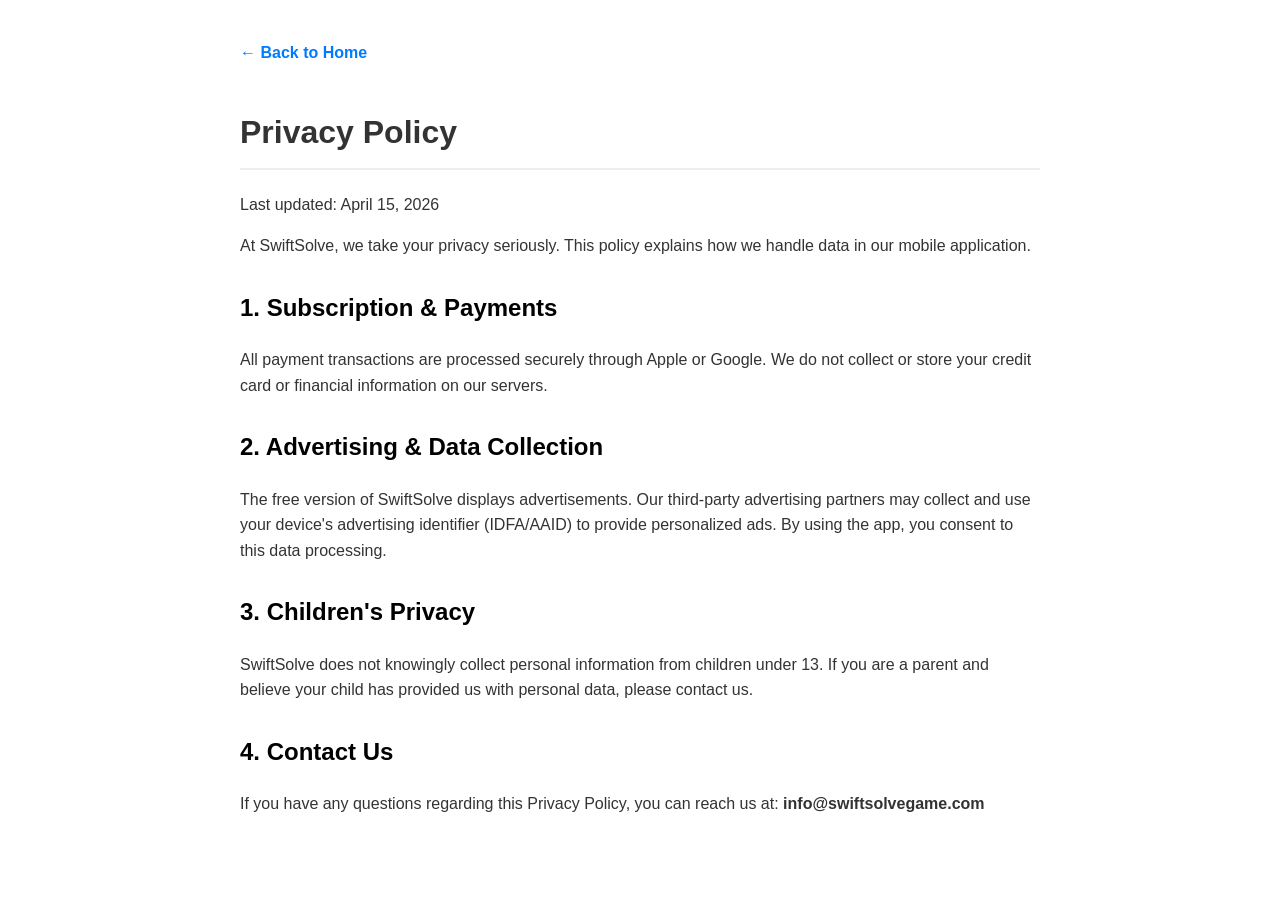
==== privacy.html @ 7d378690 "privacy support ve terms" ====
<!DOCTYPE html>
<html lang="en">
<head>
    <meta charset="UTF-8">
    <meta name="viewport" content="width=device-width, initial-scale=1.0">
    <title>Privacy Policy - SwiftSolve</title>
    <style>
        body { font-family: -apple-system, sans-serif; line-height: 1.6; padding: 40px; max-width: 800px; margin: auto; color: #333; }
        h1 { border-bottom: 2px solid #eee; padding-bottom: 10px; }
        h2 { margin-top: 30px; color: #000; }
        .back-link { display: inline-block; margin-bottom: 20px; color: #007aff; text-decoration: none; font-weight: bold; }
    </style>
</head>
<body>
    <a href="index.html" class="back-link">← Back to Home</a>
    <h1>Privacy Policy</h1>
    <p>Last updated: April 15, 2026</p>

    <p>At SwiftSolve, we take your privacy seriously. This policy explains how we handle data in our mobile application.</p>

    <h2>1. Subscription & Payments</h2>
    <p>All payment transactions are processed securely through Apple or Google. We do not collect or store your credit card or financial information on our servers.</p>

    <h2>2. Advertising & Data Collection</h2>
    <p>The free version of SwiftSolve displays advertisements. Our third-party advertising partners may collect and use your device's advertising identifier (IDFA/AAID) to provide personalized ads. By using the app, you consent to this data processing.</p>

    <h2>3. Children's Privacy</h2>
    <p>SwiftSolve does not knowingly collect personal information from children under 13. If you are a parent and believe your child has provided us with personal data, please contact us.</p>

    <h2>4. Contact Us</h2>
    <p>If you have any questions regarding this Privacy Policy, you can reach us at: <strong>info@swiftsolvegame.com</strong></p>
</body>
</html>
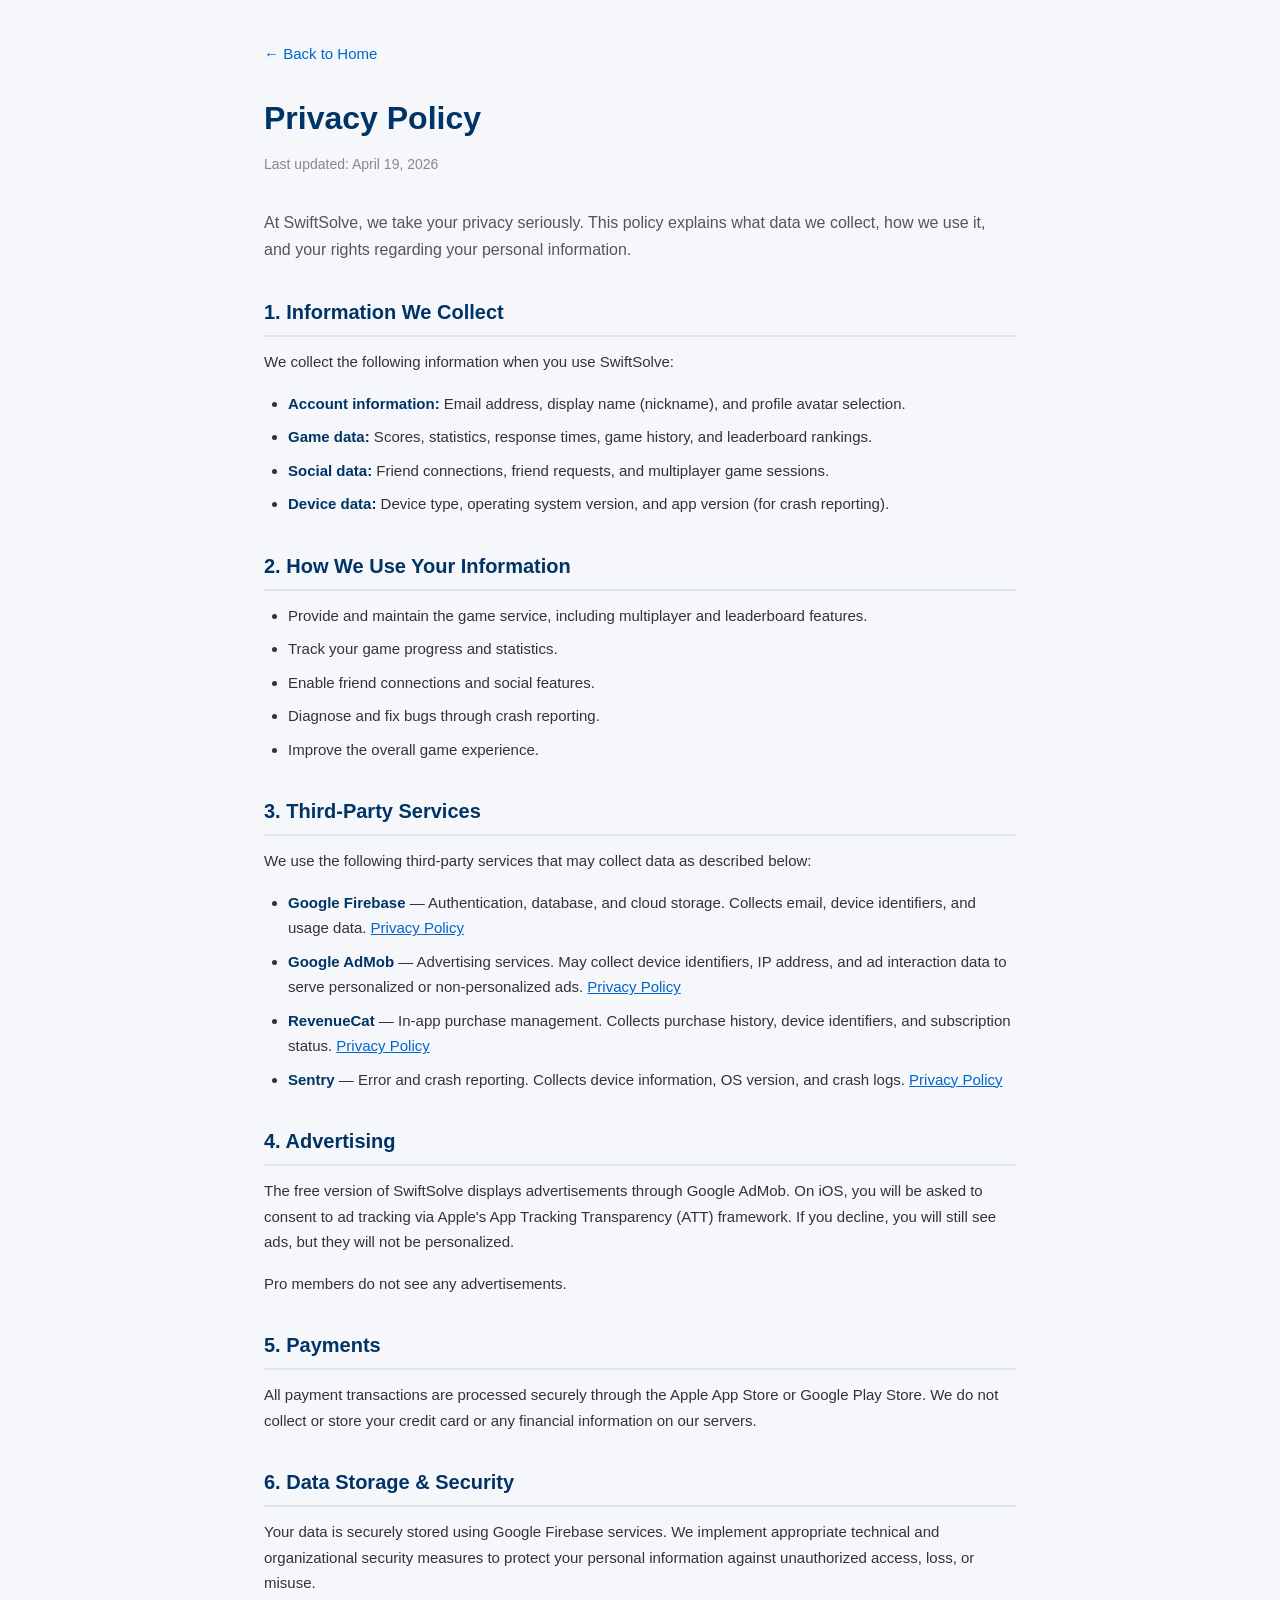
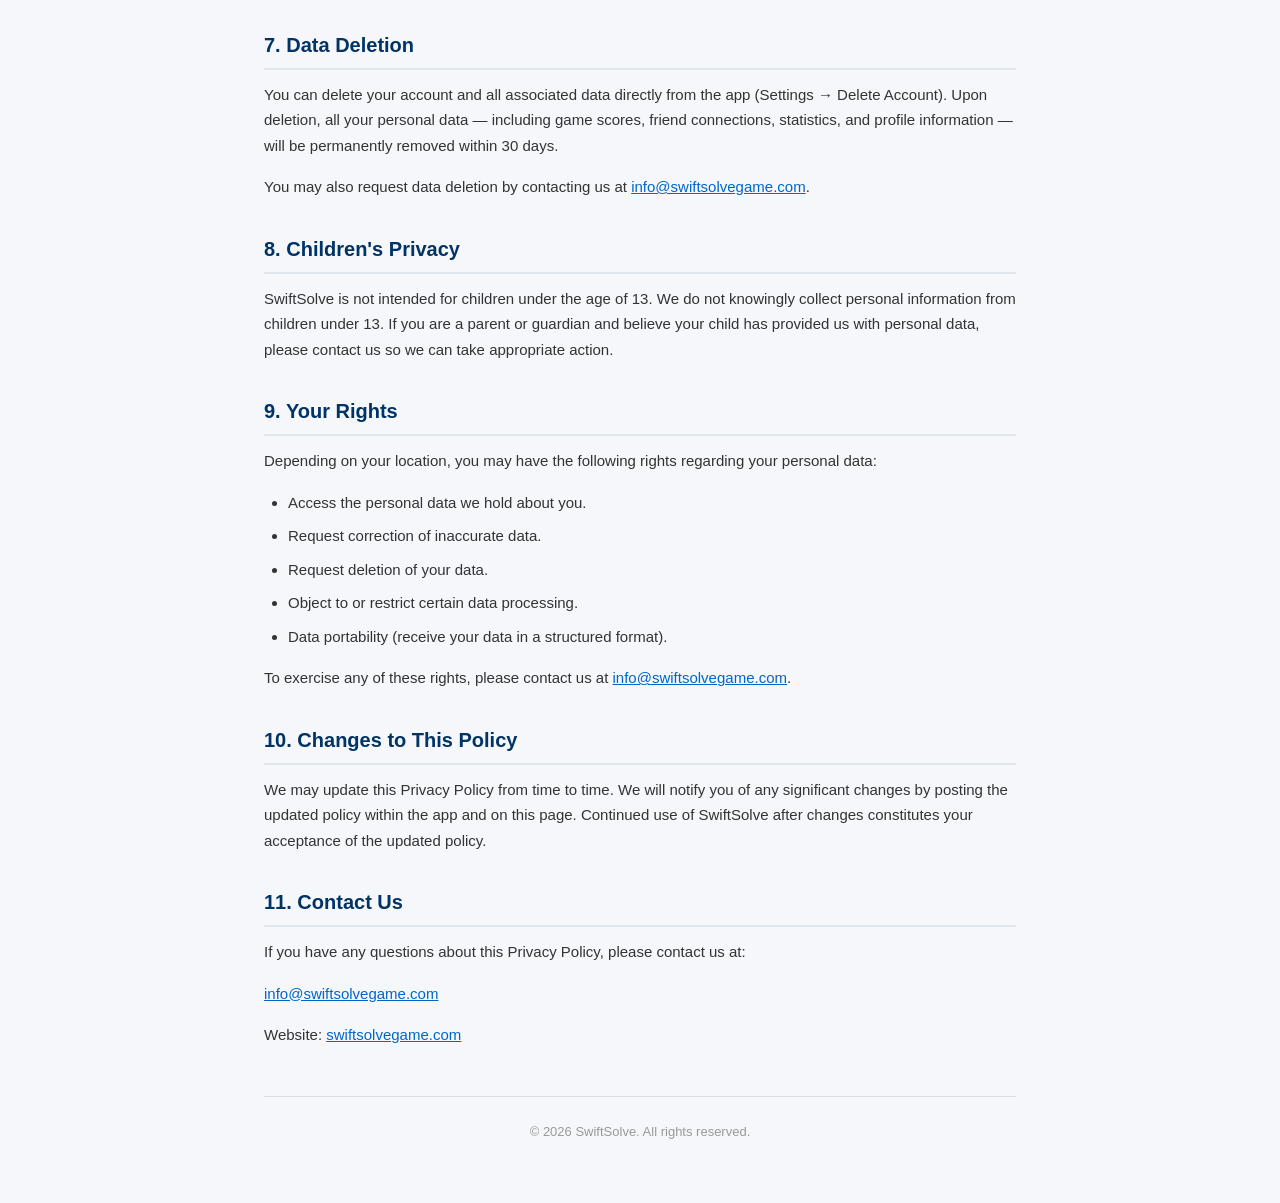
==== commit db8e8d7b: "Revise privacy policy content and styles Updated the privacy policy with new sections and improved s" ====
--- a/privacy.html
+++ b/privacy.html
@@ -1,33 +1,98 @@
 <!DOCTYPE html>
 <html lang="en">
 <head>
-    <meta charset="UTF-8">
-    <meta name="viewport" content="width=device-width, initial-scale=1.0">
-    <title>Privacy Policy - SwiftSolve</title>
-    <style>
-        body { font-family: -apple-system, sans-serif; line-height: 1.6; padding: 40px; max-width: 800px; margin: auto; color: #333; }
-        h1 { border-bottom: 2px solid #eee; padding-bottom: 10px; }
-        h2 { margin-top: 30px; color: #000; }
-        .back-link { display: inline-block; margin-bottom: 20px; color: #007aff; text-decoration: none; font-weight: bold; }
-    </style>
+  <meta charset="UTF-8">
+  <meta name="viewport" content="width=device-width, initial-scale=1.0">
+  <title>Privacy Policy - SwiftSolve</title>
+  <style>
+    * { margin: 0; padding: 0; box-sizing: border-box; }
+    body { font-family: -apple-system, BlinkMacSystemFont, 'Segoe UI', Roboto, sans-serif; background: #f5f7fa; color: #333; line-height: 1.7; }
+    .container { max-width: 800px; margin: 0 auto; padding: 40px 24px 60px; }
+    .back-link { display: inline-block; margin-bottom: 24px; color: #0066cc; text-decoration: none; font-size: 15px; }
+    .back-link:hover { text-decoration: underline; }
+    h1 { font-size: 32px; color: #003366; margin-bottom: 8px; }
+    .updated { color: #888; font-size: 14px; margin-bottom: 32px; }
+    .intro { font-size: 16px; margin-bottom: 28px; color: #555; }
+    h2 { font-size: 20px; color: #003366; margin-top: 32px; margin-bottom: 12px; border-bottom: 2px solid #e0e6ed; padding-bottom: 6px; }
+    p, ul { font-size: 15px; margin-bottom: 16px; }
+    ul { padding-left: 24px; }
+    li { margin-bottom: 8px; }
+    strong { color: #003366; }
+    a { color: #0066cc; }
+    .footer { margin-top: 48px; padding-top: 24px; border-top: 1px solid #ddd; text-align: center; color: #999; font-size: 13px; }
+  </style>
 </head>
 <body>
+  <div class="container">
     <a href="index.html" class="back-link">← Back to Home</a>
     <h1>Privacy Policy</h1>
-    <p>Last updated: April 15, 2026</p>
+    <p class="updated">Last updated: April 19, 2026</p>
+    <p class="intro">At SwiftSolve, we take your privacy seriously. This policy explains what data we collect, how we use it, and your rights regarding your personal information.</p>
 
-    <p>At SwiftSolve, we take your privacy seriously. This policy explains how we handle data in our mobile application.</p>
+    <h2>1. Information We Collect</h2>
+    <p>We collect the following information when you use SwiftSolve:</p>
+    <ul>
+      <li><strong>Account information:</strong> Email address, display name (nickname), and profile avatar selection.</li>
+      <li><strong>Game data:</strong> Scores, statistics, response times, game history, and leaderboard rankings.</li>
+      <li><strong>Social data:</strong> Friend connections, friend requests, and multiplayer game sessions.</li>
+      <li><strong>Device data:</strong> Device type, operating system version, and app version (for crash reporting).</li>
+    </ul>
 
-    <h2>1. Subscription & Payments</h2>
-    <p>All payment transactions are processed securely through Apple or Google. We do not collect or store your credit card or financial information on our servers.</p>
+    <h2>2. How We Use Your Information</h2>
+    <ul>
+      <li>Provide and maintain the game service, including multiplayer and leaderboard features.</li>
+      <li>Track your game progress and statistics.</li>
+      <li>Enable friend connections and social features.</li>
+      <li>Diagnose and fix bugs through crash reporting.</li>
+      <li>Improve the overall game experience.</li>
+    </ul>
 
-    <h2>2. Advertising & Data Collection</h2>
-    <p>The free version of SwiftSolve displays advertisements. Our third-party advertising partners may collect and use your device's advertising identifier (IDFA/AAID) to provide personalized ads. By using the app, you consent to this data processing.</p>
+    <h2>3. Third-Party Services</h2>
+    <p>We use the following third-party services that may collect data as described below:</p>
+    <ul>
+      <li><strong>Google Firebase</strong> — Authentication, database, and cloud storage. Collects email, device identifiers, and usage data. <a href="https://firebase.google.com/support/privacy" target="_blank">Privacy Policy</a></li>
+      <li><strong>Google AdMob</strong> — Advertising services. May collect device identifiers, IP address, and ad interaction data to serve personalized or non-personalized ads. <a href="https://policies.google.com/privacy" target="_blank">Privacy Policy</a></li>
+      <li><strong>RevenueCat</strong> — In-app purchase management. Collects purchase history, device identifiers, and subscription status. <a href="https://www.revenuecat.com/privacy" target="_blank">Privacy Policy</a></li>
+      <li><strong>Sentry</strong> — Error and crash reporting. Collects device information, OS version, and crash logs. <a href="https://sentry.io/privacy/" target="_blank">Privacy Policy</a></li>
+    </ul>
 
-    <h2>3. Children's Privacy</h2>
-    <p>SwiftSolve does not knowingly collect personal information from children under 13. If you are a parent and believe your child has provided us with personal data, please contact us.</p>
+    <h2>4. Advertising</h2>
+    <p>The free version of SwiftSolve displays advertisements through Google AdMob. On iOS, you will be asked to consent to ad tracking via Apple's App Tracking Transparency (ATT) framework. If you decline, you will still see ads, but they will not be personalized.</p>
+    <p>Pro members do not see any advertisements.</p>
 
-    <h2>4. Contact Us</h2>
-    <p>If you have any questions regarding this Privacy Policy, you can reach us at: <strong>info@swiftsolvegame.com</strong></p>
+    <h2>5. Payments</h2>
+    <p>All payment transactions are processed securely through the Apple App Store or Google Play Store. We do not collect or store your credit card or any financial information on our servers.</p>
+
+    <h2>6. Data Storage &amp; Security</h2>
+    <p>Your data is securely stored using Google Firebase services. We implement appropriate technical and organizational security measures to protect your personal information against unauthorized access, loss, or misuse.</p>
+
+    <h2>7. Data Deletion</h2>
+    <p>You can delete your account and all associated data directly from the app (Settings → Delete Account). Upon deletion, all your personal data — including game scores, friend connections, statistics, and profile information — will be permanently removed within 30 days.</p>
+    <p>You may also request data deletion by contacting us at <a href="mailto:info@swiftsolvegame.com">info@swiftsolvegame.com</a>.</p>
+
+    <h2>8. Children's Privacy</h2>
+    <p>SwiftSolve is not intended for children under the age of 13. We do not knowingly collect personal information from children under 13. If you are a parent or guardian and believe your child has provided us with personal data, please contact us so we can take appropriate action.</p>
+
+    <h2>9. Your Rights</h2>
+    <p>Depending on your location, you may have the following rights regarding your personal data:</p>
+    <ul>
+      <li>Access the personal data we hold about you.</li>
+      <li>Request correction of inaccurate data.</li>
+      <li>Request deletion of your data.</li>
+      <li>Object to or restrict certain data processing.</li>
+      <li>Data portability (receive your data in a structured format).</li>
+    </ul>
+    <p>To exercise any of these rights, please contact us at <a href="mailto:info@swiftsolvegame.com">info@swiftsolvegame.com</a>.</p>
+
+    <h2>10. Changes to This Policy</h2>
+    <p>We may update this Privacy Policy from time to time. We will notify you of any significant changes by posting the updated policy within the app and on this page. Continued use of SwiftSolve after changes constitutes your acceptance of the updated policy.</p>
+
+    <h2>11. Contact Us</h2>
+    <p>If you have any questions about this Privacy Policy, please contact us at:</p>
+    <p><a href="mailto:info@swiftsolvegame.com">info@swiftsolvegame.com</a></p>
+    <p>Website: <a href="https://swiftsolvegame.com">swiftsolvegame.com</a></p>
+
+    <div class="footer">© 2026 SwiftSolve. All rights reserved.</div>
+  </div>
 </body>
-</html>+</html>
